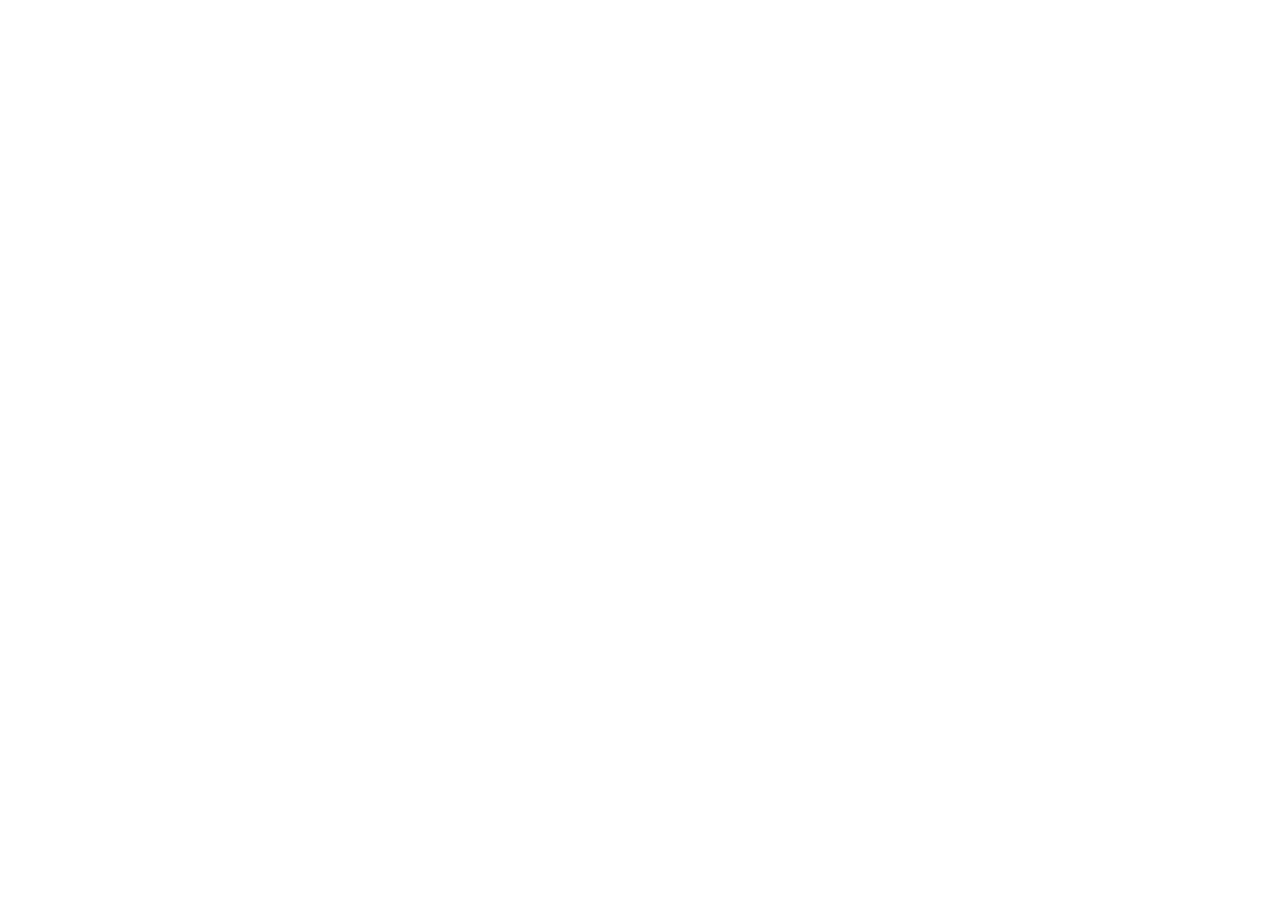
==== ruleta-app/index.html @ fb6fbe30 "Restaurar la página interna de la ruleta" ====
<!doctype html>
<html lang="es">
  <head>
    <meta charset="UTF-8" />
    <meta name="viewport" content="width=device-width, initial-scale=1.0" />
    <title>Ruleta de Premios Casa Grande Inmobiliaria</title>
    <meta name="description" content="Ruleta interactiva oficial de Casa Grande Inmobiliaria con premios, descuentos y registro de participantes para adquisición de lotes." />
    <meta property="og:title" content="Ruleta de Premios Casa Grande Inmobiliaria" />
    <meta property="og:description" content="Ruleta interactiva oficial de Casa Grande Inmobiliaria con premios, descuentos y registro de participantes para adquisición de lotes." />
    <meta property="og:type" content="website" />
    <meta name="twitter:card" content="summary_large_image" />
    <script defer src="assets/index-BSR-W-h0-cg2.js"></script>
    <link rel="stylesheet" href="assets/index-B5e4GH_E.css">
  <link rel="preconnect" href="https://fonts.googleapis.com">
<link rel="preconnect" href="https://fonts.gstatic.com" crossorigin>
<link href="https://fonts.googleapis.com/css2?family=Inter:wght@300;400;500;600;700;800;900&display=swap" rel="stylesheet">
<link rel="stylesheet" href="/typography.css?v=20261014-inter" />
</head>
  <body class="bg-[#F9F8F6] text-[#151B42] antialiased selection:bg-[#B18A49] selection:text-white">
    <div id="root"></div>
  </body>
</html>
---- typography.css ----
/* Tipografía común a todas las páginas de Casa Grande. */
:root{
  --sans:"Inter", -apple-system, BlinkMacSystemFont, "Segoe UI", Arial, sans-serif;
  --serif:var(--sans);
}
html body, html body *{ font-family:var(--sans) !important; }
html body{ font-weight:400; }
input, select, textarea, button{ font-family:var(--sans) !important; }
h1, h2, h3, h4, h5, h6, .display, .tapa h1, .gracias h2{
  font-weight:800 !important; font-style:normal; line-height:1.2; letter-spacing:-.025em;
}
h1 em, h2 em, h3 em, h4 em, .display em{
  font-family:var(--sans); font-style:normal !important; font-weight:inherit !important;
}
p{
  text-align:justify !important; text-align-last:left;
  text-justify:inter-word; hyphens:auto; overflow-wrap:break-word;
}
.minihead{ font-style:normal; font-weight:700; }
.frase p{
  white-space:normal; font-style:normal;
  font-size:clamp(1.05rem,2.2vw,1.8rem); line-height:1.55;
}
.frase em{ font-style:normal; }
.counter b{ font-weight:800; line-height:1.2; letter-spacing:-.04em; }
.contacto__head{ flex-wrap:wrap; }
#contacto .rotulo{
  flex:1 1 18rem; min-width:0; max-width:100%;
  font-size:clamp(1.5rem,2.7vw,2.75rem); line-height:1.25;
  letter-spacing:-.025em;
}
#contacto .rotulo em{ white-space:normal; }
.carga__inmobiliaria{
  font-size:clamp(.85rem,3.3vw,1.15rem); font-weight:700; letter-spacing:.08em;
}
@media(max-width:640px){
  .display{ font-size:clamp(1.65rem,7vw,2.5rem); }
  .display--md{ font-size:clamp(1.5rem,6vw,2rem); }
  #contacto .rotulo{ font-size:clamp(1.45rem,6.5vw,2rem); }
}
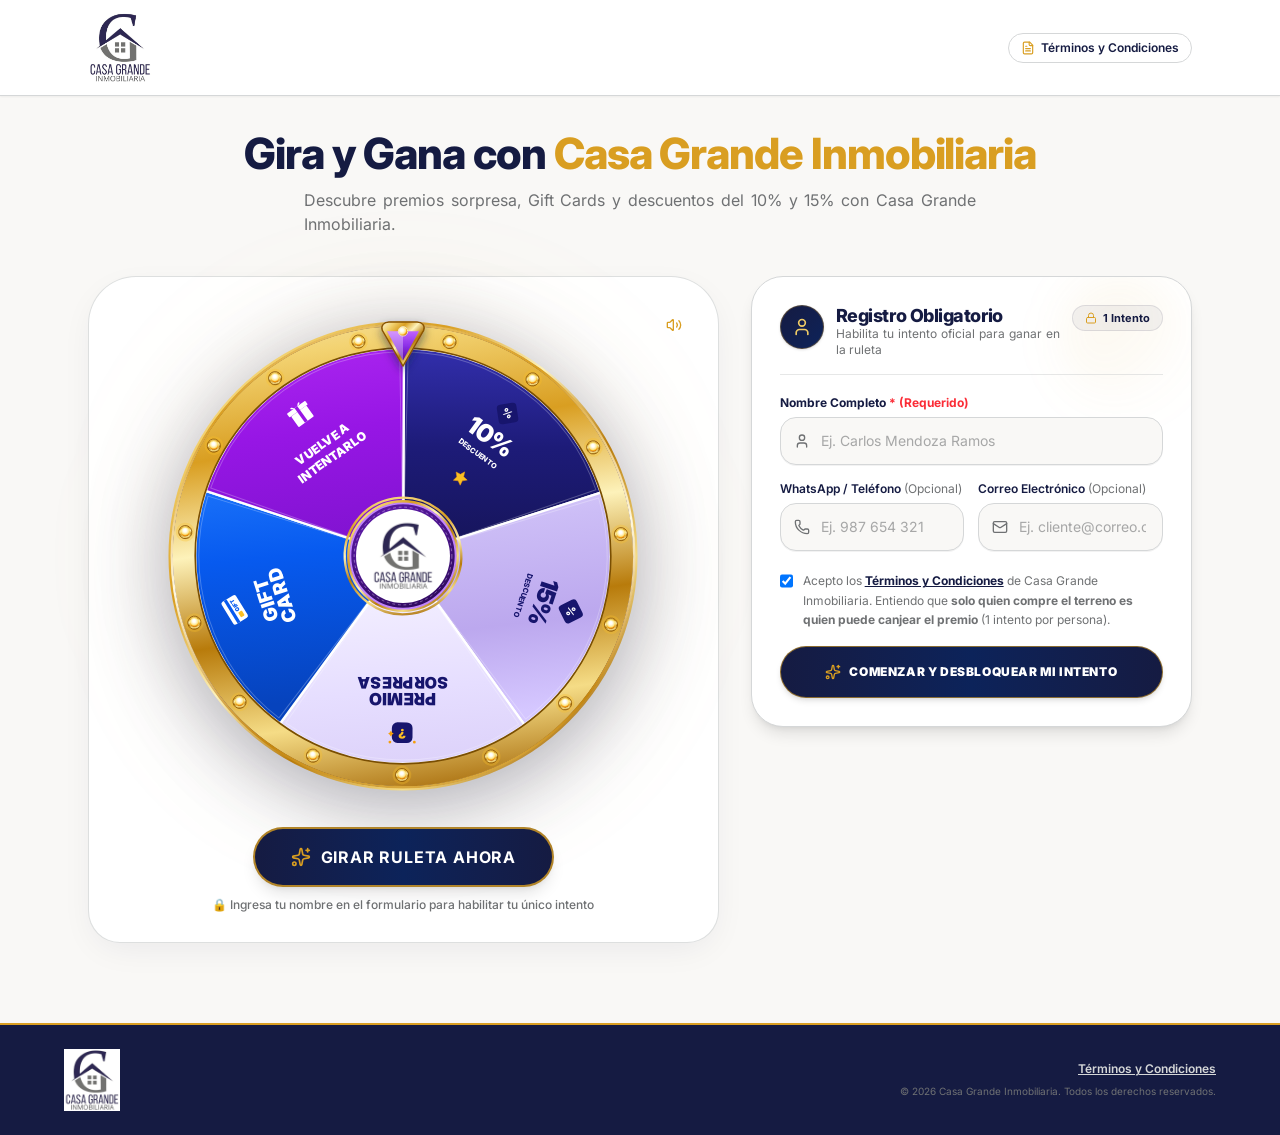
==== commit 181065fd: "Unificar el icono vectorial en la aplicación de la ruleta" ====
--- a/ruleta-app/index.html
+++ b/ruleta-app/index.html
@@ -15,6 +15,9 @@
 <link rel="preconnect" href="https://fonts.gstatic.com" crossorigin>
 <link href="https://fonts.googleapis.com/css2?family=Inter:wght@300;400;500;600;700;800;900&display=swap" rel="stylesheet">
 <link rel="stylesheet" href="/typography.css?v=20261014-inter" />
+<link rel="icon" href="/favicon.ico?v=20261015-logo" sizes="16x16 32x32 48x48" type="image/x-icon">
+<link rel="icon" href="/favicon.svg?v=20261015-logo" sizes="any" type="image/svg+xml">
+<link rel="apple-touch-icon" href="/apple-touch-icon.png?v=20261015-logo" sizes="180x180">
 </head>
   <body class="bg-[#F9F8F6] text-[#151B42] antialiased selection:bg-[#B18A49] selection:text-white">
     <div id="root"></div>
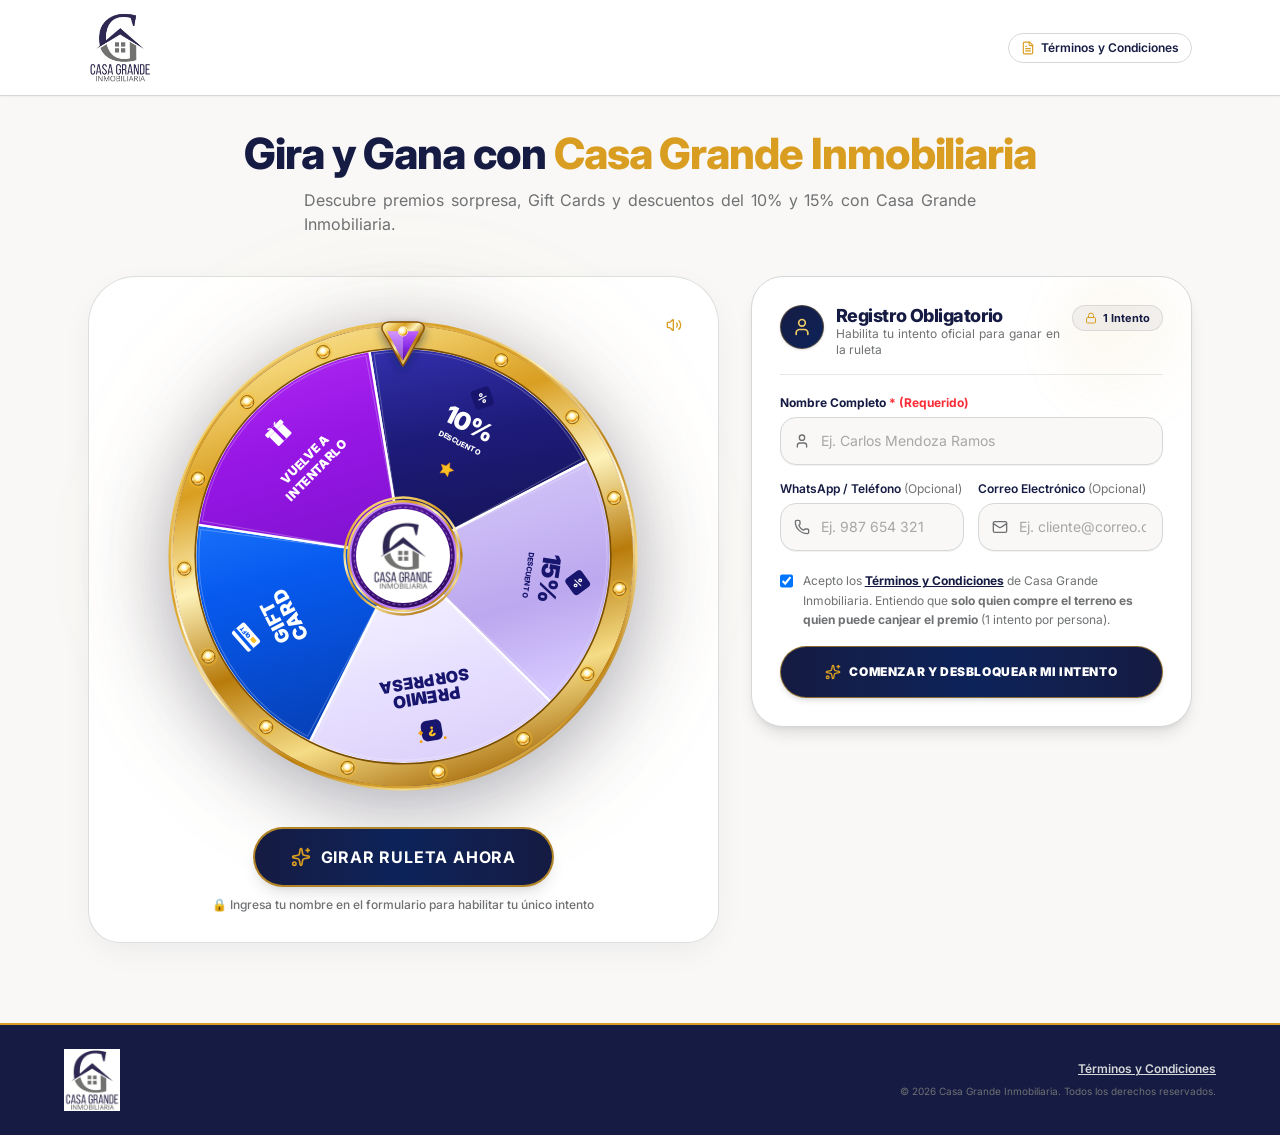
==== commit 94c1aecc: "Usar la nueva dirección del icono en la ruleta" ====
--- a/ruleta-app/index.html
+++ b/ruleta-app/index.html
@@ -16,7 +16,7 @@
 <link href="https://fonts.googleapis.com/css2?family=Inter:wght@300;400;500;600;700;800;900&display=swap" rel="stylesheet">
 <link rel="stylesheet" href="/typography.css?v=20261014-inter" />
 <link rel="icon" href="/favicon.ico?v=20261015-logo" sizes="16x16 32x32 48x48" type="image/x-icon">
-<link rel="icon" href="/favicon.svg?v=20261015-logo" sizes="any" type="image/svg+xml">
+<link rel="icon" href="/favicon-casa-grande-20261015.svg" sizes="any" type="image/svg+xml">
 <link rel="apple-touch-icon" href="/apple-touch-icon.png?v=20261015-logo" sizes="180x180">
 </head>
   <body class="bg-[#F9F8F6] text-[#151B42] antialiased selection:bg-[#B18A49] selection:text-white">
